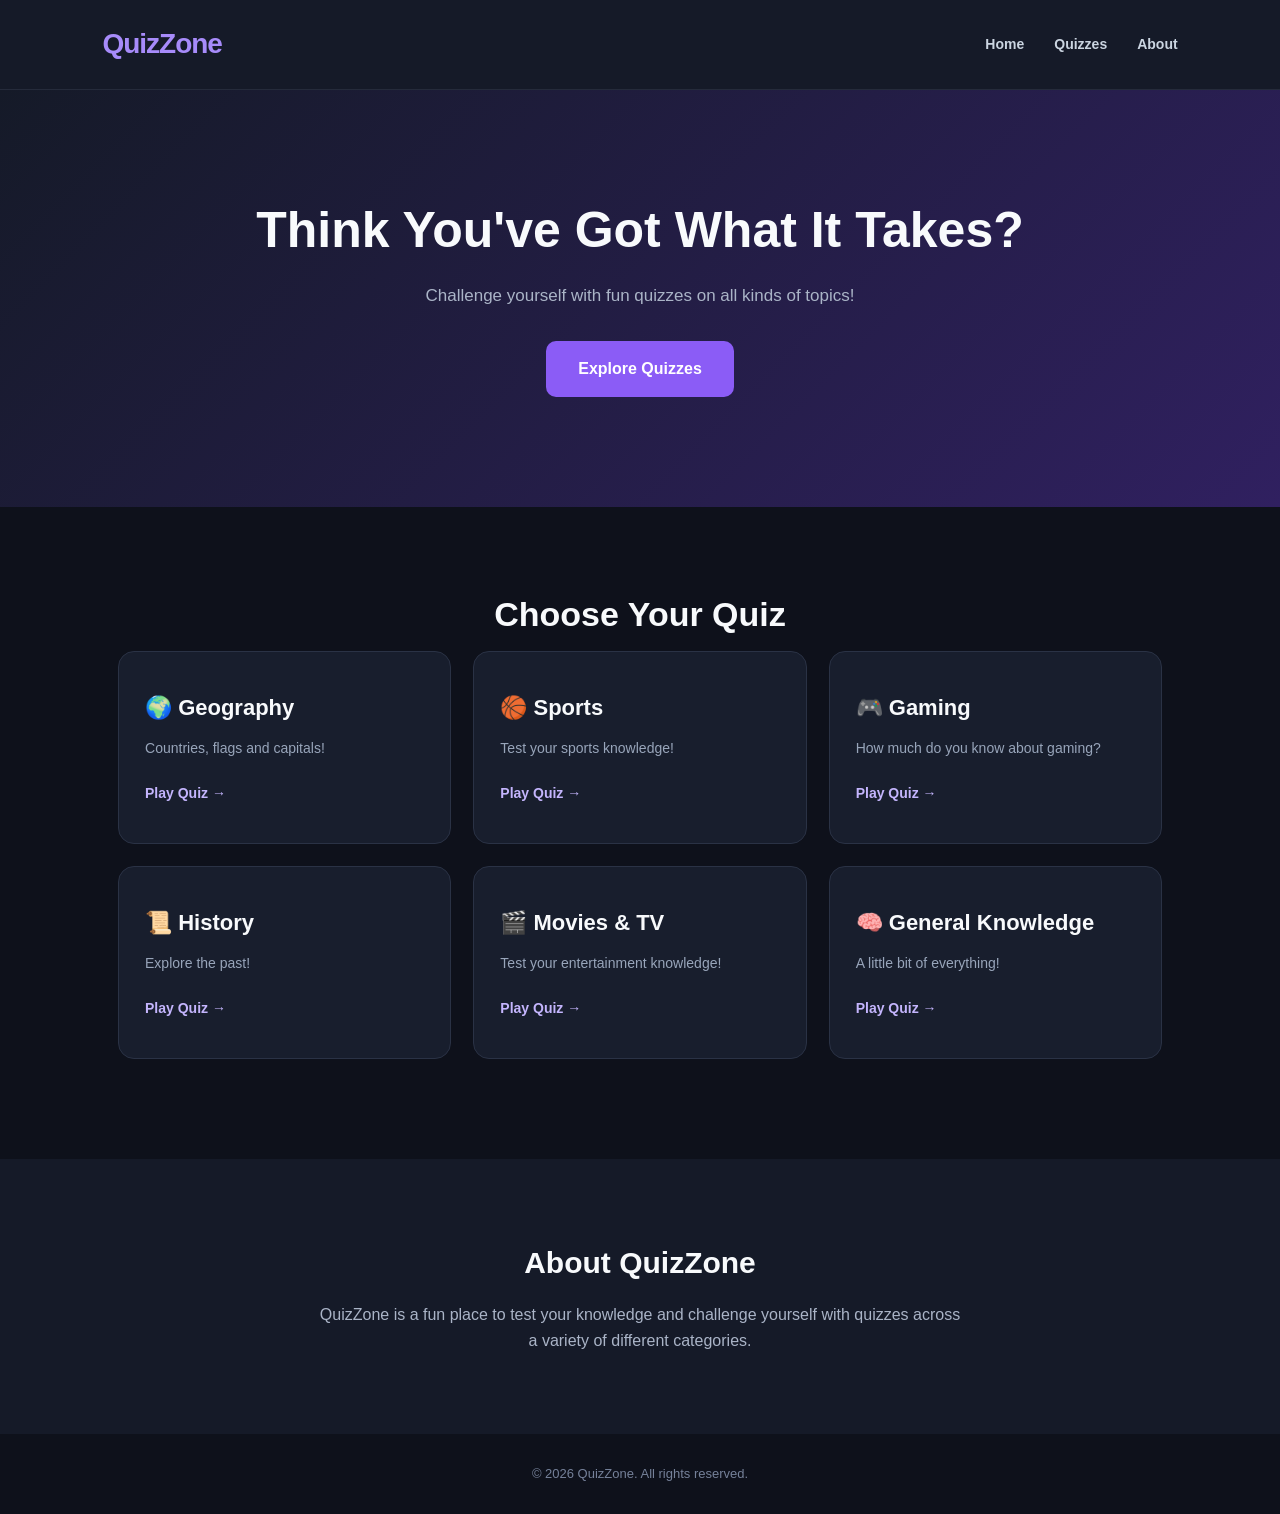
==== index.html @ 4c87296d "Update index.html" ====
<!DOCTYPE html>
<html lang="en">

<head>
    <meta charset="UTF-8">
    <meta name="viewport" content="width=device-width, initial-scale=1.0">
    <title>QuizZone | Test Your Knowledge</title>
    <link rel="stylesheet" href="style.css">

<!-- Google Analytics -->
<script async src="https://www.googletagmanager.com/gtag/js?id=G-J1V6V6NFZH"></script>
<script>
    window.dataLayer = window.dataLayer || [];
    function gtag(){dataLayer.push(arguments);}
    gtag('js', new Date());

    gtag('config', 'G-J1V6V6NFZH');
</script>


    
</head>

<body>

    <header>
        <h1>QuizZone</h1>

        <nav>
            <a href="index.html">Home</a>
            <a href="#categories">Quizzes</a>
            <a href="#about">About</a>
        </nav>
    </header>

    <main>

        <section class="hero">
            <h2>Think You've Got What It Takes?</h2>

            <p>
                Challenge yourself with fun quizzes
                on all kinds of topics!
            </p>

            <a href="#categories" class="button">
                Explore Quizzes
            </a>
        </section>

        <section id="categories">

            <h2>Choose Your Quiz</h2>

            <div class="quiz-container">

                <!-- GEOGRAPHY -->

                <a href="quiz.html" class="quiz-card">
                    <h3>🌍 Geography</h3>
                    <p>Countries, flags and capitals!</p>
                    <span class="play-link">Play Quiz →</span>
                </a>

                <!-- SPORTS -->

                <a href="sports.html" class="quiz-card">
                    <h3>🏀 Sports</h3>
                    <p>Test your sports knowledge!</p>
                    <span class="play-link">Play Quiz →</span>
                </a>

                <!-- GAMING -->

               
<a href="gaming.html" class="quiz-card">
    <h3>🎮 Gaming</h3>
    <p>How much do you know about gaming?</p>
    <span class="play-link">Play Quiz →</span>
</a>


                <!-- HISTORY -->

               
<a href="history.html" class="quiz-card">
    <h3>📜 History</h3>
    <p>Explore the past!</p>
    <span class="play-link">Play Quiz →</span>
</a>


                <!-- MOVIES AND TV -->

              
<a href="movies.html" class="quiz-card">
    <h3>🎬 Movies &amp; TV</h3>
    <p>Test your entertainment knowledge!</p>
    <span class="play-link">Play Quiz →</span>
</a>


                <!-- GENERAL KNOWLEDGE -->

                
<a href="general.html" class="quiz-card">
    <h3>🧠 General Knowledge</h3>
    <p>A little bit of everything!</p>
    <span class="play-link">Play Quiz →</span>
</a>


            </div>

        </section>

        <section id="about">

            <h2>About QuizZone</h2>

            <p>
                QuizZone is a fun place to test your knowledge
                and challenge yourself with quizzes across
                a variety of different categories.
            </p>

        </section>

    </main>

    <footer>
        <p>&copy; 2026 QuizZone. All rights reserved.</p>
    </footer>

</body>

</html>




<!-- QuizZone deployment update -->
---- style.css ----
/* GENERAL */

* {
    margin: 0;
    padding: 0;
    box-sizing: border-box;
}

html {
    scroll-behavior: smooth;
}

body {
    font-family: Arial, Helvetica, sans-serif;
    background-color: #0e111b;
    color: #f8fafc;
    line-height: 1.6;
}

a {
    text-decoration: none;
    color: inherit;
}

/* HEADER */

header {
    background-color: #151a28;
    padding: 22px 8%;
    display: flex;
    justify-content: space-between;
    align-items: center;
    border-bottom: 1px solid #252b3b;
}

header h1 {
    font-size: 28px;
    color: #a78bfa;
    letter-spacing: -1px;
}

nav {
    display: flex;
    gap: 30px;
}

nav a {
    color: #cbd5e1;
    font-size: 14px;
    font-weight: bold;
}

nav a:hover {
    color: #a78bfa;
}

/* HOMEPAGE HERO */

.hero {
    text-align: center;
    padding: 110px 20px;
    background: linear-gradient(135deg, #151a28, #302060);
}

.hero h2 {
    font-size: 50px;
    max-width: 850px;
    line-height: 1.2;
    margin: 0 auto 22px;
}

.hero p {
    font-size: 17px;
    color: #aab4c7;
    max-width: 580px;
    margin: 0 auto 32px;
}

.button {
    display: inline-block;
    background-color: #8b5cf6;
    color: white;
    padding: 15px 32px;
    border-radius: 10px;
    font-weight: bold;
}

.button:hover {
    background-color: #7c3aed;
}

/* HOMEPAGE CATEGORIES */

#categories {
    padding: 80px 8% 100px;
    max-width: 1350px;
    margin: auto;
    text-align: center;
}

#categories h2 {
    font-size: 34px;
    margin-bottom: 10px;
}

.section-description {
    color: #aab4c7;
    margin-bottom: 40px;
}

.quiz-container {
    display: flex;
    flex-wrap: wrap;
    justify-content: center;
    gap: 22px;
}

.quiz-card {
    background-color: #181e2d;
    padding: 38px 26px;
    border: 1px solid #2a3245;
    border-radius: 16px;
    text-align: left;
    width: 31%;
    transition: transform 0.25s;
}

a.quiz-card:hover {
    transform: translateY(-5px);
    border-color: #8b5cf6;
}

.quiz-card h3 {
    font-size: 22px;
    margin-bottom: 12px;
}

.quiz-card p {
    color: #98a5ba;
    font-size: 14px;
    margin-bottom: 20px;
}

.play-link {
    color: #c4b5fd;
    font-weight: bold;
    font-size: 14px;
}

.coming-soon {
    color: #94a3b8;
    font-size: 13px;
    background-color: #283145;
    padding: 7px 12px;
    border-radius: 20px;
}

/* ABOUT */

#about {
    background-color: #151a28;
    padding: 80px 20px;
    text-align: center;
}

#about h2 {
    font-size: 30px;
    margin-bottom: 15px;
}

#about p {
    color: #aab4c7;
    max-width: 650px;
    margin: auto;
}

/* FOOTER */

footer {
    text-align: center;
    padding: 30px;
    color: #758199;
    font-size: 13px;
}

/* QUIZ PAGE */

.quiz-page {
    max-width: 850px;
    margin: 65px auto;
    padding: 25px;
    text-align: center;
}

.quiz-page > h2 {
    font-size: 36px;
    margin-bottom: 10px;
}

.quiz-page > p {
    color: #aab4c7;
}

#difficulty-screen,
#quiz-box,
#results {
    background-color: #181e2d;
    border: 1px solid #2a3245;
    padding: 40px;
    border-radius: 18px;
    margin-top: 35px;
}

/* DIFFICULTY SELECTION */

#difficulty-screen h3 {
    font-size: 27px;
    margin-bottom: 10px;
}

#difficulty-screen > p {
    color: #aab4c7;
}

.difficulty-buttons {
    display: flex;
    justify-content: center;
    flex-wrap: wrap;
    gap: 15px;
    margin-top: 30px;
}

.difficulty-btn {
    display: flex;
    flex-direction: column;
    align-items: center;
    justify-content: center;
    width: 190px;
    min-height: 210px;
    padding: 25px 15px;
    background-color: #1b2435;
    border: 2px solid #364158;
    border-radius: 16px;
    color: white;
    cursor: pointer;
    transition: transform 0.2s;
}

.difficulty-btn:hover {
    transform: translateY(-5px);
    background-color: #29354b;
}

.difficulty-icon {
    font-size: 38px;
    margin-bottom: 12px;
}

.difficulty-name {
    font-size: 22px;
    font-weight: bold;
    margin-bottom: 8px;
}

.difficulty-description {
    font-size: 12px;
    color: #aab4c7;
    margin-bottom: 18px;
}

.difficulty-info {
    font-size: 12px;
    background-color: #303b55;
    padding: 6px 12px;
    border-radius: 20px;
}

.easy-btn {
    border-color: #22c55e;
}

.medium-btn {
    border-color: #f59e0b;
}

.hard-btn {
    border-color: #ef4444;
}

/* QUESTION DISPLAY */

#question-counter {
    color: #a78bfa;
    font-size: 14px;
    font-weight: bold;
    margin-bottom: 15px;
}

.progress-track {
    width: 100%;
    height: 9px;
    background-color: #303b55;
    border-radius: 20px;
    overflow: hidden;
    margin-bottom: 30px;
}

#progress-bar {
    width: 0%;
    height: 100%;
    background-color: #8b5cf6;
    border-radius: 20px;
    transition: width 0.3s;
}

#question {
    font-size: 24px;
    margin-bottom: 30px;
}

#answer-buttons {
    display: flex;
    flex-direction: column;
    gap: 14px;
}

.answer-button {
    background-color: #242d40;
    border: 1px solid #364158;
    color: white;
    padding: 17px 20px;
    border-radius: 10px;
    font-size: 16px;
    cursor: pointer;
    text-align: left;
    width: 100%;
}

.answer-button:hover:not(:disabled) {
    background-color: #303c54;
}

.answer-button.correct {
    background-color: #14532d;
    border-color: #22c55e;
}

.answer-button.incorrect {
    background-color: #7f1d1d;
    border-color: #ef4444;
}

#feedback {
    margin-top: 20px;
    font-weight: bold;
}

#next-button,
#restart-button {
    background-color: #8b5cf6;
    color: white;
    border: none;
    padding: 14px 30px;
    border-radius: 10px;
    font-size: 15px;
    font-weight: bold;
    cursor: pointer;
    margin-top: 25px;
}

#next-button:hover,
#restart-button:hover {
    background-color: #7c3aed;
}

/* RESULTS */

.result-icon {
    font-size: 55px;
    margin-bottom: 15px;
}

#final-score {
    font-size: 24px;
    font-weight: bold;
    color: #c4b5fd;
    margin: 20px 0 10px;
}

#result-message {
    color: #aab4c7;
}

.back-home {
    margin-top: 25px;
}

.back-home a {
    color: #a78bfa;
}

/* TABLET */

@media screen and (max-width: 900px) {

    .quiz-card {
        width: 47%;
    }

    .hero h2 {
        font-size: 40px;
    }

}

/* MOBILE */

@media screen and (max-width: 600px) {

    header {
        flex-direction: column;
        gap: 15px;
        padding: 22px;
    }

    nav {
        gap: 22px;
    }

    .hero {
        padding: 80px 20px;
    }

    .hero h2 {
        font-size: 32px;
    }

    .quiz-card {
        width: 100%;
    }

    #categories {
        padding: 65px 20px;
    }

    #difficulty-screen,
    #quiz-box,
    #results {
        padding: 25px 18px;
    }

    .difficulty-buttons {
        flex-direction: column;
        align-items: center;
    }

    .difficulty-btn {
        width: 100%;
        min-height: 170px;
    }

    .quiz-page {
        margin: 35px auto;
    }

}




/* QUIZ CARD HOVER ANIMATIONS */

.quiz-card {
    transition: transform 0.3s ease, box-shadow 0.3s ease;
    cursor: pointer;
}

.quiz-card:hover {
    transform: translateY(-8px);
    box-shadow: 0 12px 25px rgba(138, 43, 226, 0.3);
}

.quiz-card h3 {
    transition: color 0.3s ease;
}

.quiz-card:hover h3 {
    color: #b388ff;
}
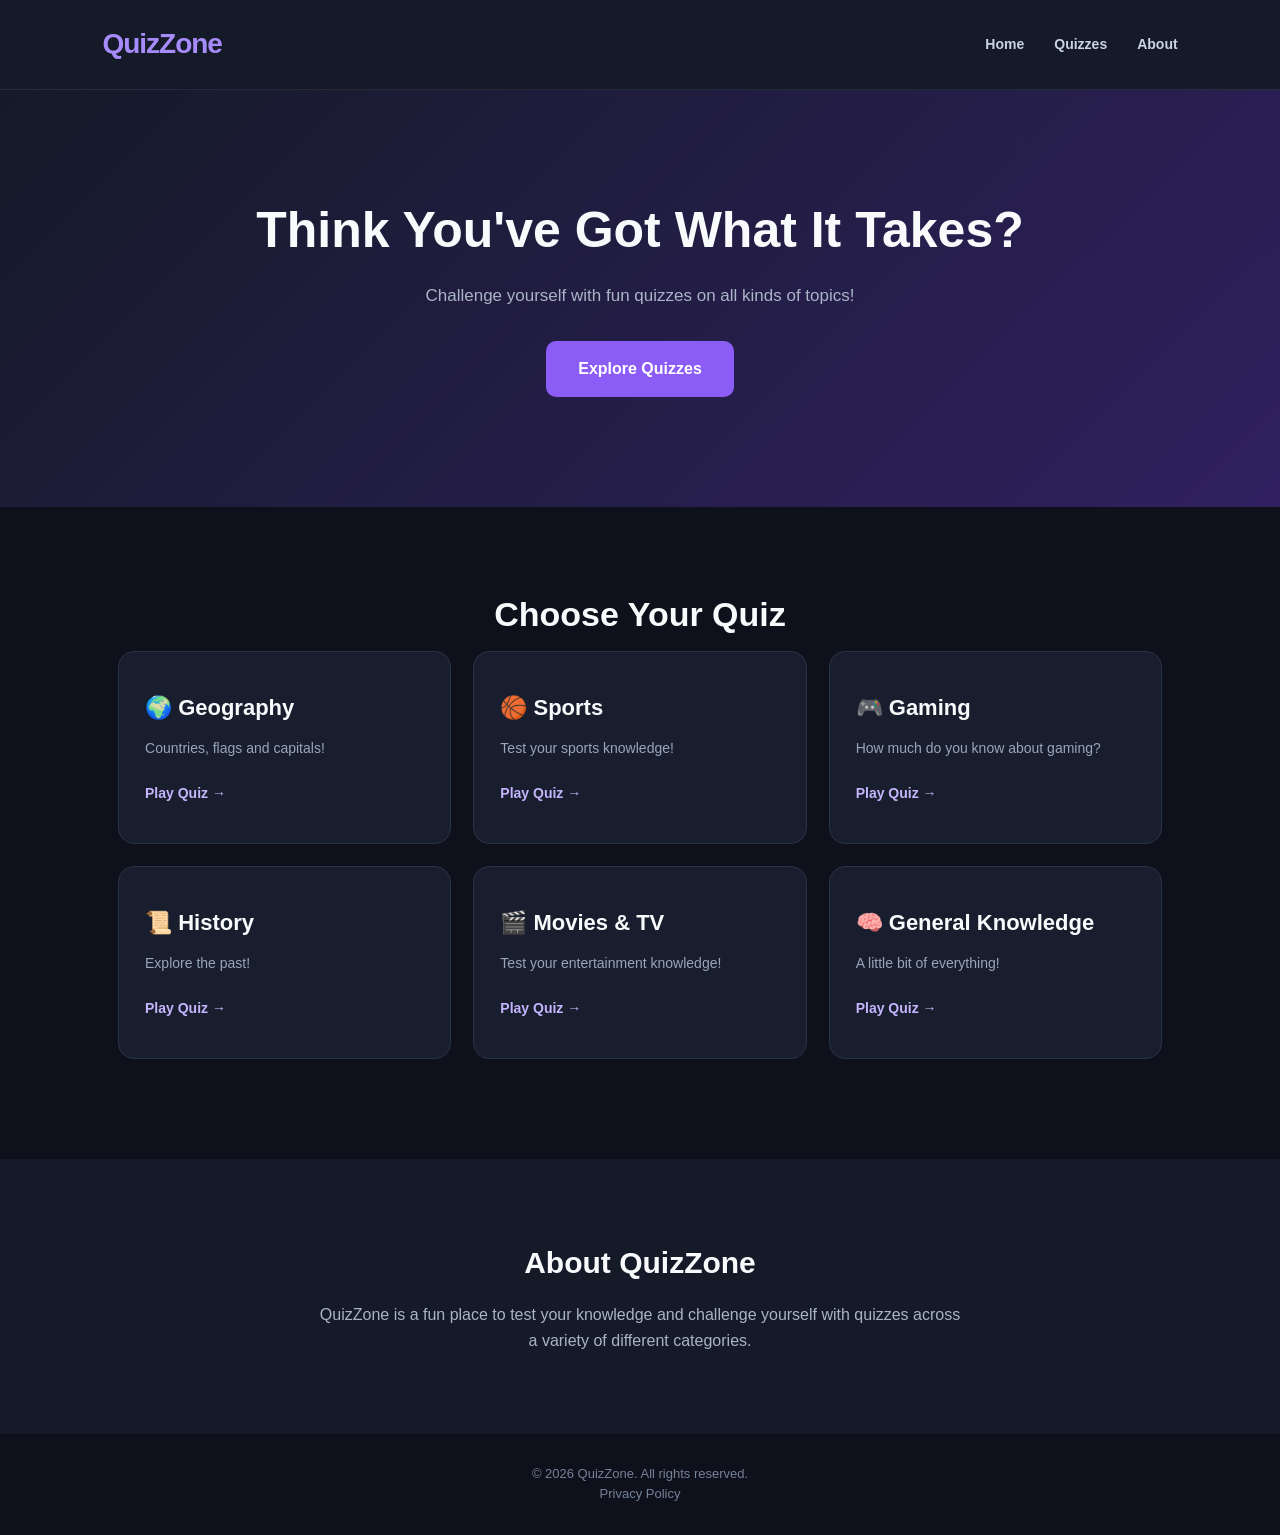
==== commit 64081e8a: "Update index.html" ====
--- a/index.html
+++ b/index.html
@@ -129,9 +129,14 @@
 
     </main>
 
-    <footer>
-        <p>&copy; 2026 QuizZone. All rights reserved.</p>
-    </footer>
+
+<footer>
+    <p>&copy; 2026 QuizZone. All rights reserved.</p>
+    <p>
+        <a href="privacy.html">Privacy Policy</a>
+    </p>
+</footer>
+
 
 </body>
 
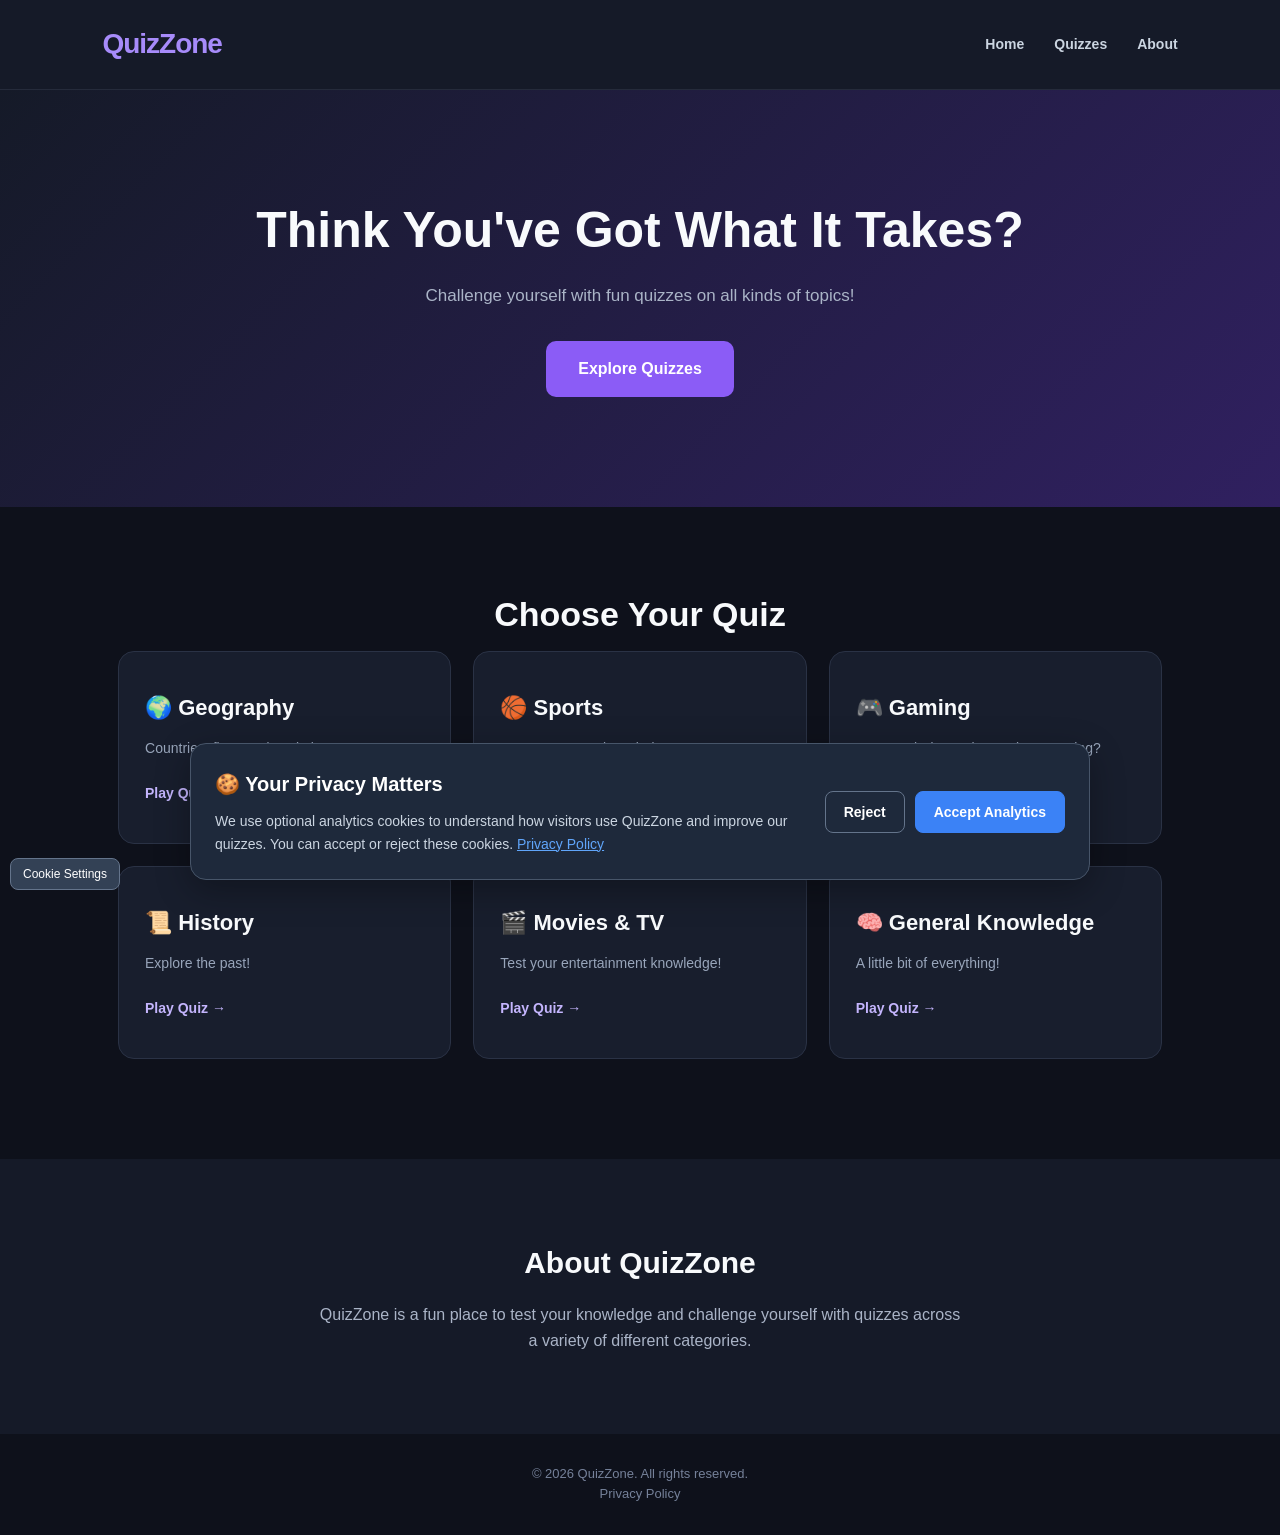
==== commit 911dcd12: "Add files via upload" ====
--- a/index.html
+++ b/index.html
@@ -2,25 +2,26 @@
 <!DOCTYPE html>
 <html lang="en">
 
+
 <head>
     <meta charset="UTF-8">
     <meta name="viewport" content="width=device-width, initial-scale=1.0">
-    <title>QuizZone | Test Your Knowledge</title>
+
+    <title>Free Online Trivia Quizzes | QuizZone</title>
+	<meta name="description" content="Play free online trivia quizzes on QuizZone! Test your knowledge with 180 questions across geography, sports, gaming, history, movies and general knowledge.">
+
+    <meta name="description" content="Play free online trivia quizzes on QuizZone! Test your knowledge with 180 questions across geography, sports, gaming, history, movies and general knowledge.">
+
     <link rel="stylesheet" href="style.css">
-
-<!-- Google Analytics -->
-<script async src="https://www.googletagmanager.com/gtag/js?id=G-J1V6V6NFZH"></script>
-<script>
-    window.dataLayer = window.dataLayer || [];
-    function gtag(){dataLayer.push(arguments);}
-    gtag('js', new Date());
-
-    gtag('config', 'G-J1V6V6NFZH');
-</script>
+	
+	
 
 
-    
+	
+	
+	
 </head>
+
 
 <body>
 
@@ -129,7 +130,7 @@
 
     </main>
 
-
+   
 <footer>
     <p>&copy; 2026 QuizZone. All rights reserved.</p>
     <p>
@@ -138,12 +139,42 @@
 </footer>
 
 
+<!-- Cookie Consent Banner -->
+<div id="cookie-banner" class="cookie-banner"
+     role="region" aria-label="Cookie preferences">
+
+    <div class="cookie-content">
+        <div class="cookie-text">
+            <h3>🍪 Your Privacy Matters</h3>
+            <p>
+                We use optional analytics cookies to understand
+                how visitors use QuizZone and improve our quizzes.
+                You can accept or reject these cookies.
+                <a href="privacy.html">Privacy Policy</a>
+            </p>
+        </div>
+
+        <div class="cookie-buttons">
+            <button id="reject-cookies" type="button">
+                Reject
+            </button>
+
+            <button id="accept-cookies" type="button">
+                Accept Analytics
+            </button>
+        </div>
+    </div>
+</div>
+
+<!-- Cookie Settings -->
+<button id="cookie-settings" type="button">
+    Cookie Settings
+</button>
+
+<!-- Consent-controlled Analytics -->
+<script src="analytics.js"></script>
+
+
 </body>
 
 </html>
-
-
-
-
-<!-- QuizZone deployment update -->
-
--- a/style.css
+++ b/style.css
@@ -492,3 +492,112 @@
 
 
 
+
+/* QuizZone Cookie Banner */
+
+.cookie-banner {
+    position: fixed;
+    bottom: 20px;
+    left: 50%;
+    transform: translateX(-50%);
+    width: calc(100% - 40px);
+    max-width: 900px;
+    background: #1e293b;
+    color: white;
+    border: 1px solid #475569;
+    border-radius: 16px;
+    padding: 24px;
+    box-shadow: 0 10px 35px rgba(0, 0, 0, 0.3);
+    z-index: 9999;
+    box-sizing: border-box;
+}
+
+.cookie-content {
+    display: flex;
+    align-items: center;
+    justify-content: space-between;
+    gap: 25px;
+}
+
+.cookie-text h3 {
+    margin: 0 0 10px;
+    color: white;
+    font-size: 20px;
+}
+
+.cookie-text p {
+    margin: 0;
+    font-size: 14px;
+    line-height: 1.6;
+    color: #cbd5e1;
+}
+
+.cookie-text a {
+    color: #60a5fa;
+    text-decoration: underline;
+}
+
+.cookie-buttons {
+    display: flex;
+    gap: 10px;
+    flex-shrink: 0;
+}
+
+.cookie-buttons button {
+    padding: 12px 18px;
+    border-radius: 8px;
+    font-size: 14px;
+    font-weight: bold;
+    cursor: pointer;
+}
+
+#reject-cookies {
+    background: transparent;
+    color: white;
+    border: 1px solid #64748b;
+}
+
+#reject-cookies:hover {
+    background: #334155;
+}
+
+#accept-cookies {
+    background: #3b82f6;
+    color: white;
+    border: 1px solid #3b82f6;
+}
+
+#accept-cookies:hover {
+    background: #2563eb;
+}
+
+#cookie-settings {
+    position: fixed;
+    bottom: 10px;
+    left: 10px;
+    padding: 8px 12px;
+    background: #334155;
+    color: white;
+    border: 1px solid #64748b;
+    border-radius: 8px;
+    cursor: pointer;
+    z-index: 9998;
+    font-size: 12px;
+}
+
+@media (max-width: 650px) {
+    .cookie-content {
+        flex-direction: column;
+        align-items: stretch;
+    }
+
+    .cookie-buttons {
+        flex-direction: column;
+    }
+
+    .cookie-buttons button {
+        width: 100%;
+    }
+}
+
+
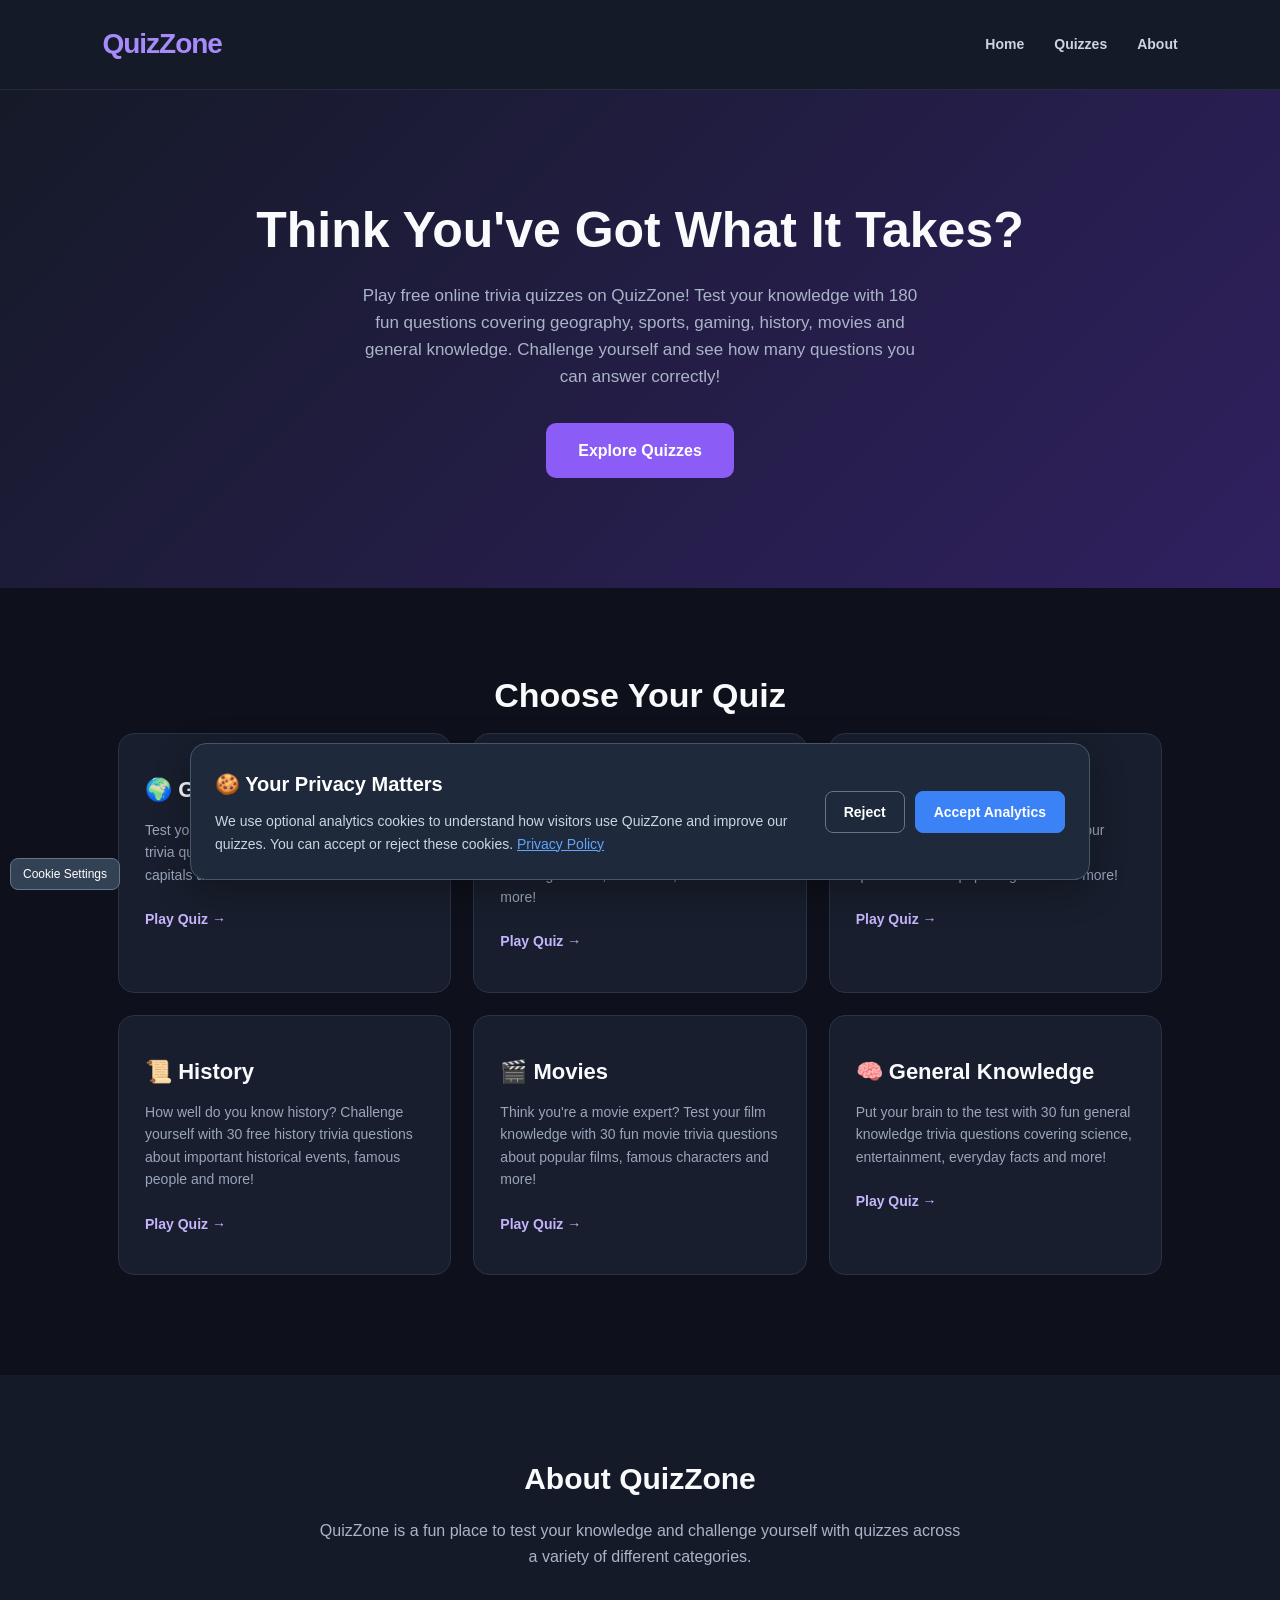
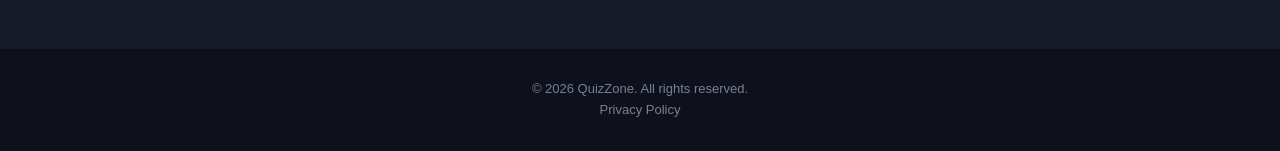
==== commit 6a4761a7: "Add files via upload" ====
--- a/index.html
+++ b/index.html
@@ -7,10 +7,11 @@
     <meta charset="UTF-8">
     <meta name="viewport" content="width=device-width, initial-scale=1.0">
 
-    <title>Free Online Trivia Quizzes | QuizZone</title>
-	<meta name="description" content="Play free online trivia quizzes on QuizZone! Test your knowledge with 180 questions across geography, sports, gaming, history, movies and general knowledge.">
-
-    <meta name="description" content="Play free online trivia quizzes on QuizZone! Test your knowledge with 180 questions across geography, sports, gaming, history, movies and general knowledge.">
+  
+<title>Free Online Trivia Quizzes | QuizZone</title>
+
+<meta name="description" content="Play free online trivia quizzes on QuizZone! Test your knowledge with 180 questions across geography, sports, gaming, history, movies and general knowledge.">
+
 
     <link rel="stylesheet" href="style.css">
 	
@@ -37,18 +38,24 @@
 
     <main>
 
-        <section class="hero">
-            <h2>Think You've Got What It Takes?</h2>
-
-            <p>
-                Challenge yourself with fun quizzes
-                on all kinds of topics!
-            </p>
-
-            <a href="#categories" class="button">
-                Explore Quizzes
-            </a>
-        </section>
+     
+<section class="hero">
+    <h2>Think You've Got What It Takes?</h2>
+
+    <p>
+        Play free online trivia quizzes on QuizZone!
+        Test your knowledge with 180 fun questions
+        covering geography, sports, gaming, history,
+        movies and general knowledge.
+        Challenge yourself and see how many
+        questions you can answer correctly!
+    </p>
+
+    <a href="#categories" class="button">
+        Explore Quizzes
+    </a>
+</section>
+
 
         <section id="categories">
 
@@ -56,60 +63,95 @@
 
             <div class="quiz-container">
 
-                <!-- GEOGRAPHY -->
-
-                <a href="quiz.html" class="quiz-card">
-                    <h3>🌍 Geography</h3>
-                    <p>Countries, flags and capitals!</p>
-                    <span class="play-link">Play Quiz →</span>
-                </a>
-
-                <!-- SPORTS -->
-
-                <a href="sports.html" class="quiz-card">
-                    <h3>🏀 Sports</h3>
-                    <p>Test your sports knowledge!</p>
-                    <span class="play-link">Play Quiz →</span>
-                </a>
-
-                <!-- GAMING -->
-
                
+<!-- GEOGRAPHY -->
+
+<a href="quiz.html" class="quiz-card">
+    <h3>🌍 Geography</h3>
+    <p>
+        Test your geography knowledge with 30 fun
+        trivia questions about countries, flags,
+        capitals and famous landmarks!
+    </p>
+    <span class="play-link">Play Quiz →</span>
+</a>
+
+
+               
+<!-- SPORTS -->
+
+<a href="sports.html" class="quiz-card">
+    <h3>🏆 Sports</h3>
+    <p>
+        Think you're a sports expert? Challenge
+        yourself with 30 fun sports trivia questions
+        covering football, basketball, tennis and more!
+    </p>
+    <span class="play-link">Play Quiz →</span>
+</a>
+
+
+
+<!-- GAMING -->
+
 <a href="gaming.html" class="quiz-card">
     <h3>🎮 Gaming</h3>
-    <p>How much do you know about gaming?</p>
-    <span class="play-link">Play Quiz →</span>
-</a>
-
-
-                <!-- HISTORY -->
-
-               
+    <p>
+        Think you know video games? Test your
+        gaming knowledge with 30 fun trivia
+        questions about popular games and more!
+    </p>
+    <span class="play-link">Play Quiz →</span>
+</a>
+
+
+
+  
+<!-- HISTORY -->
+
 <a href="history.html" class="quiz-card">
     <h3>📜 History</h3>
-    <p>Explore the past!</p>
-    <span class="play-link">Play Quiz →</span>
-</a>
-
-
-                <!-- MOVIES AND TV -->
-
-              
+    <p>
+        How well do you know history? Challenge
+        yourself with 30 free history trivia
+        questions about important historical
+        events, famous people and more!
+    </p>
+    <span class="play-link">Play Quiz →</span>
+</a>
+
+
+
+
+<!-- MOVIES -->
+
 <a href="movies.html" class="quiz-card">
-    <h3>🎬 Movies &amp; TV</h3>
-    <p>Test your entertainment knowledge!</p>
-    <span class="play-link">Play Quiz →</span>
-</a>
-
-
-                <!-- GENERAL KNOWLEDGE -->
-
-                
+    <h3>🎬 Movies</h3>
+    <p>
+        Think you're a movie expert? Test your
+        film knowledge with 30 fun movie trivia
+        questions about popular films,
+        famous characters and more!
+    </p>
+    <span class="play-link">Play Quiz →</span>
+</a>
+
+
+
+ 
+<!-- GENERAL KNOWLEDGE -->
+
 <a href="general.html" class="quiz-card">
     <h3>🧠 General Knowledge</h3>
-    <p>A little bit of everything!</p>
-    <span class="play-link">Play Quiz →</span>
-</a>
+    <p>
+        Put your brain to the test with 30 fun
+        general knowledge trivia questions
+        covering science, entertainment,
+        everyday facts and more!
+    </p>
+    <span class="play-link">Play Quiz →</span>
+</a>
+
 
 
             </div>
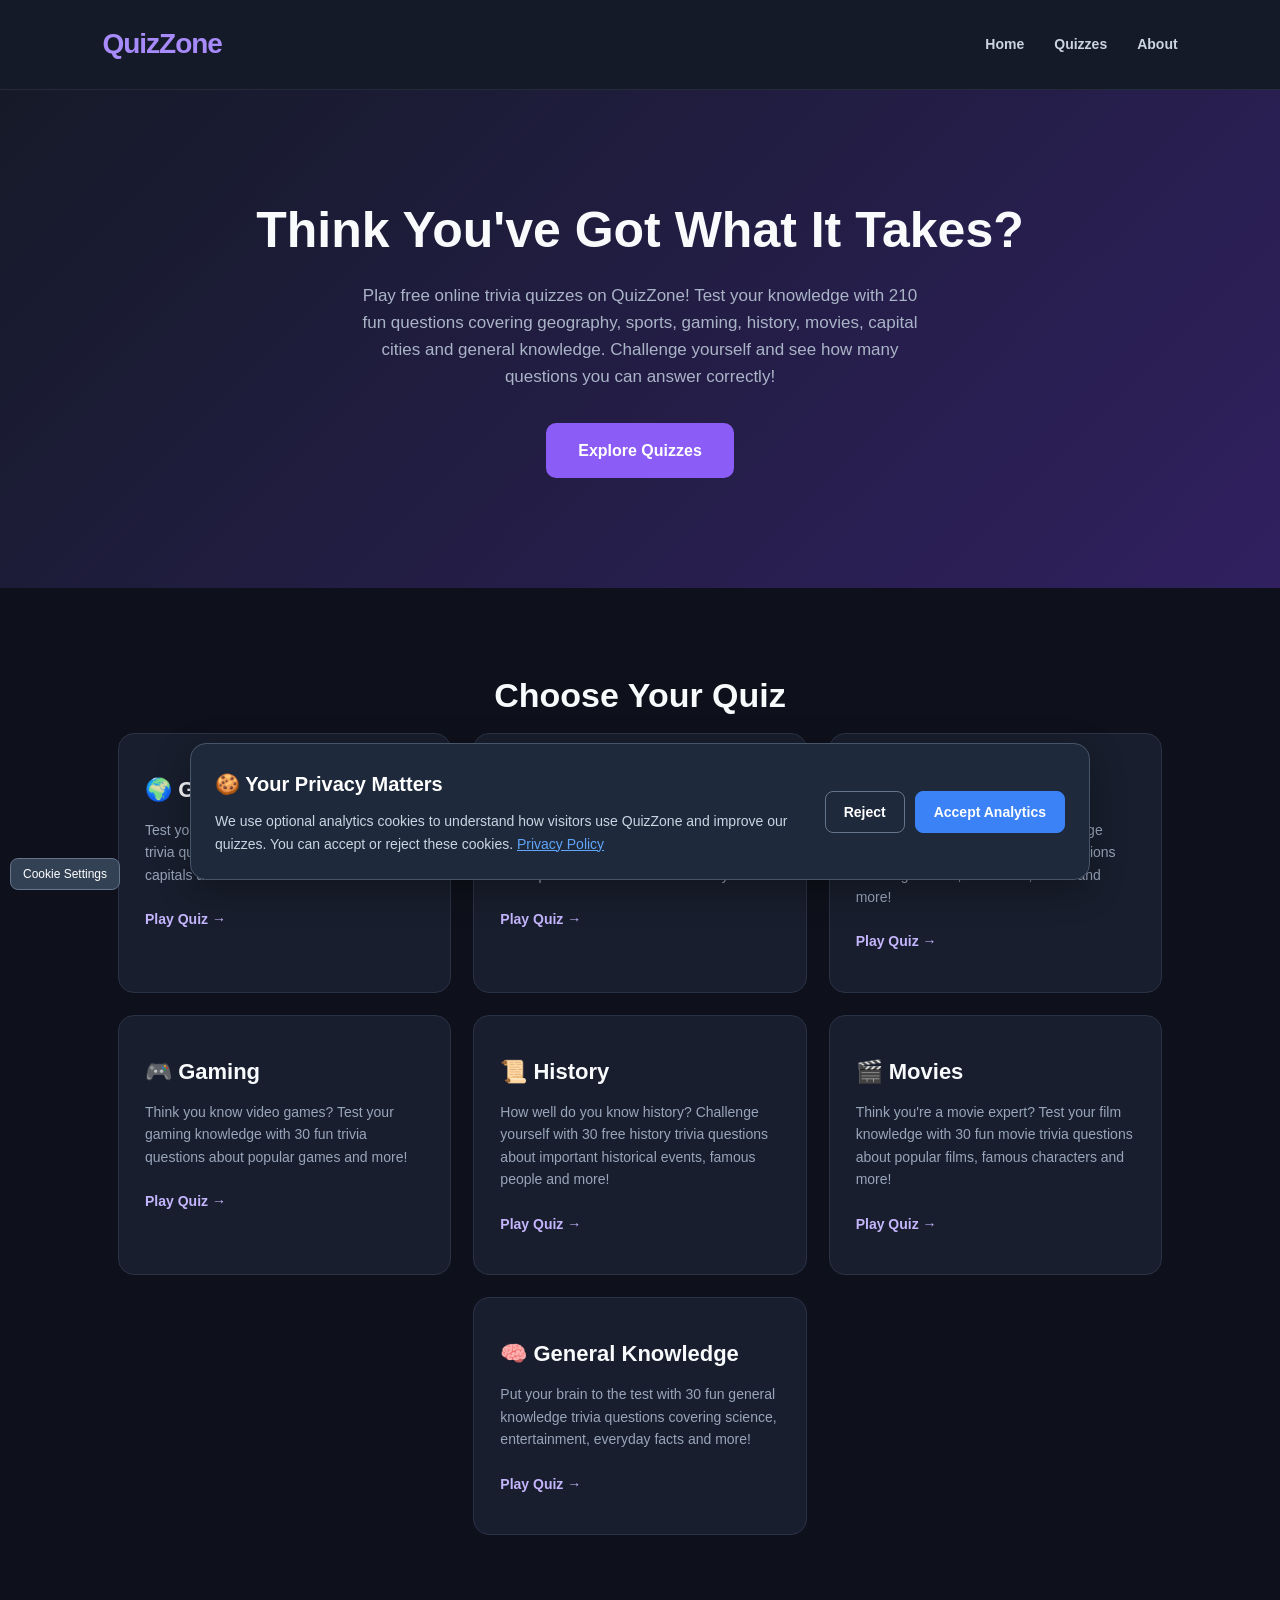
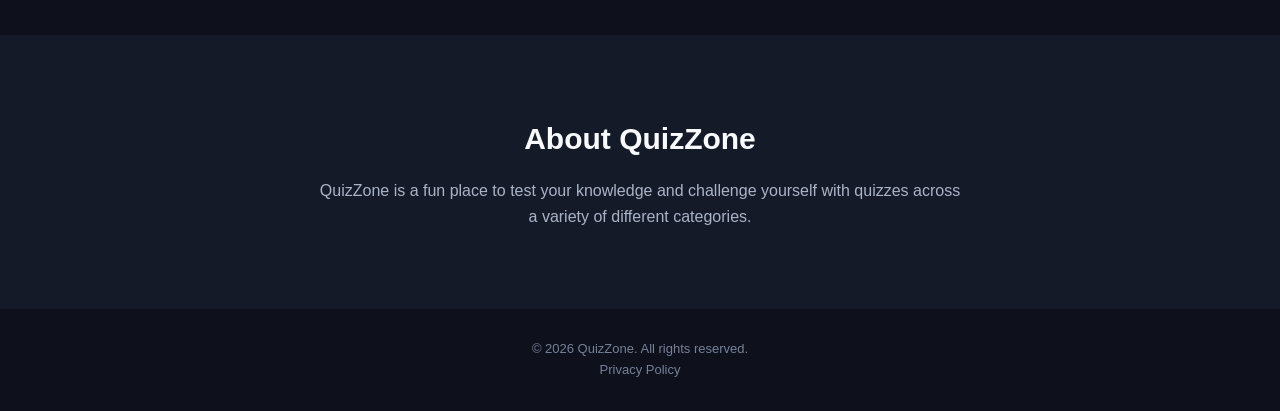
==== commit 3d5daa3d: "Add files via upload" ====
--- a/index.html
+++ b/index.html
@@ -10,7 +10,7 @@
   
 <title>Free Online Trivia Quizzes | QuizZone</title>
 
-<meta name="description" content="Play free online trivia quizzes on QuizZone! Test your knowledge with 180 questions across geography, sports, gaming, history, movies and general knowledge.">
+<meta name="description" content="Play free online trivia quizzes on QuizZone! Test your knowledge with 210 questions across geography, sports, gaming, history, movies and general knowledge.">
 
 
     <link rel="stylesheet" href="style.css">
@@ -44,9 +44,9 @@
 
     <p>
         Play free online trivia quizzes on QuizZone!
-        Test your knowledge with 180 fun questions
+        Test your knowledge with 210 fun questions
         covering geography, sports, gaming, history,
-        movies and general knowledge.
+        movies, capital cities and general knowledge.
         Challenge yourself and see how many
         questions you can answer correctly!
     </p>
@@ -72,6 +72,19 @@
         Test your geography knowledge with 30 fun
         trivia questions about countries, flags,
         capitals and famous landmarks!
+    </p>
+    <span class="play-link">Play Quiz →</span>
+</a>
+
+<!-- WORLD CAPITALS -->
+
+<a href="capitals.html" class="quiz-card">
+    <h3>🌎 World Capitals</h3>
+    <p>
+        How many capital cities can you name?
+        Test your knowledge with 30 fun world
+        capitals trivia questions across
+        three difficulty levels!
     </p>
     <span class="play-link">Play Quiz →</span>
 </a>
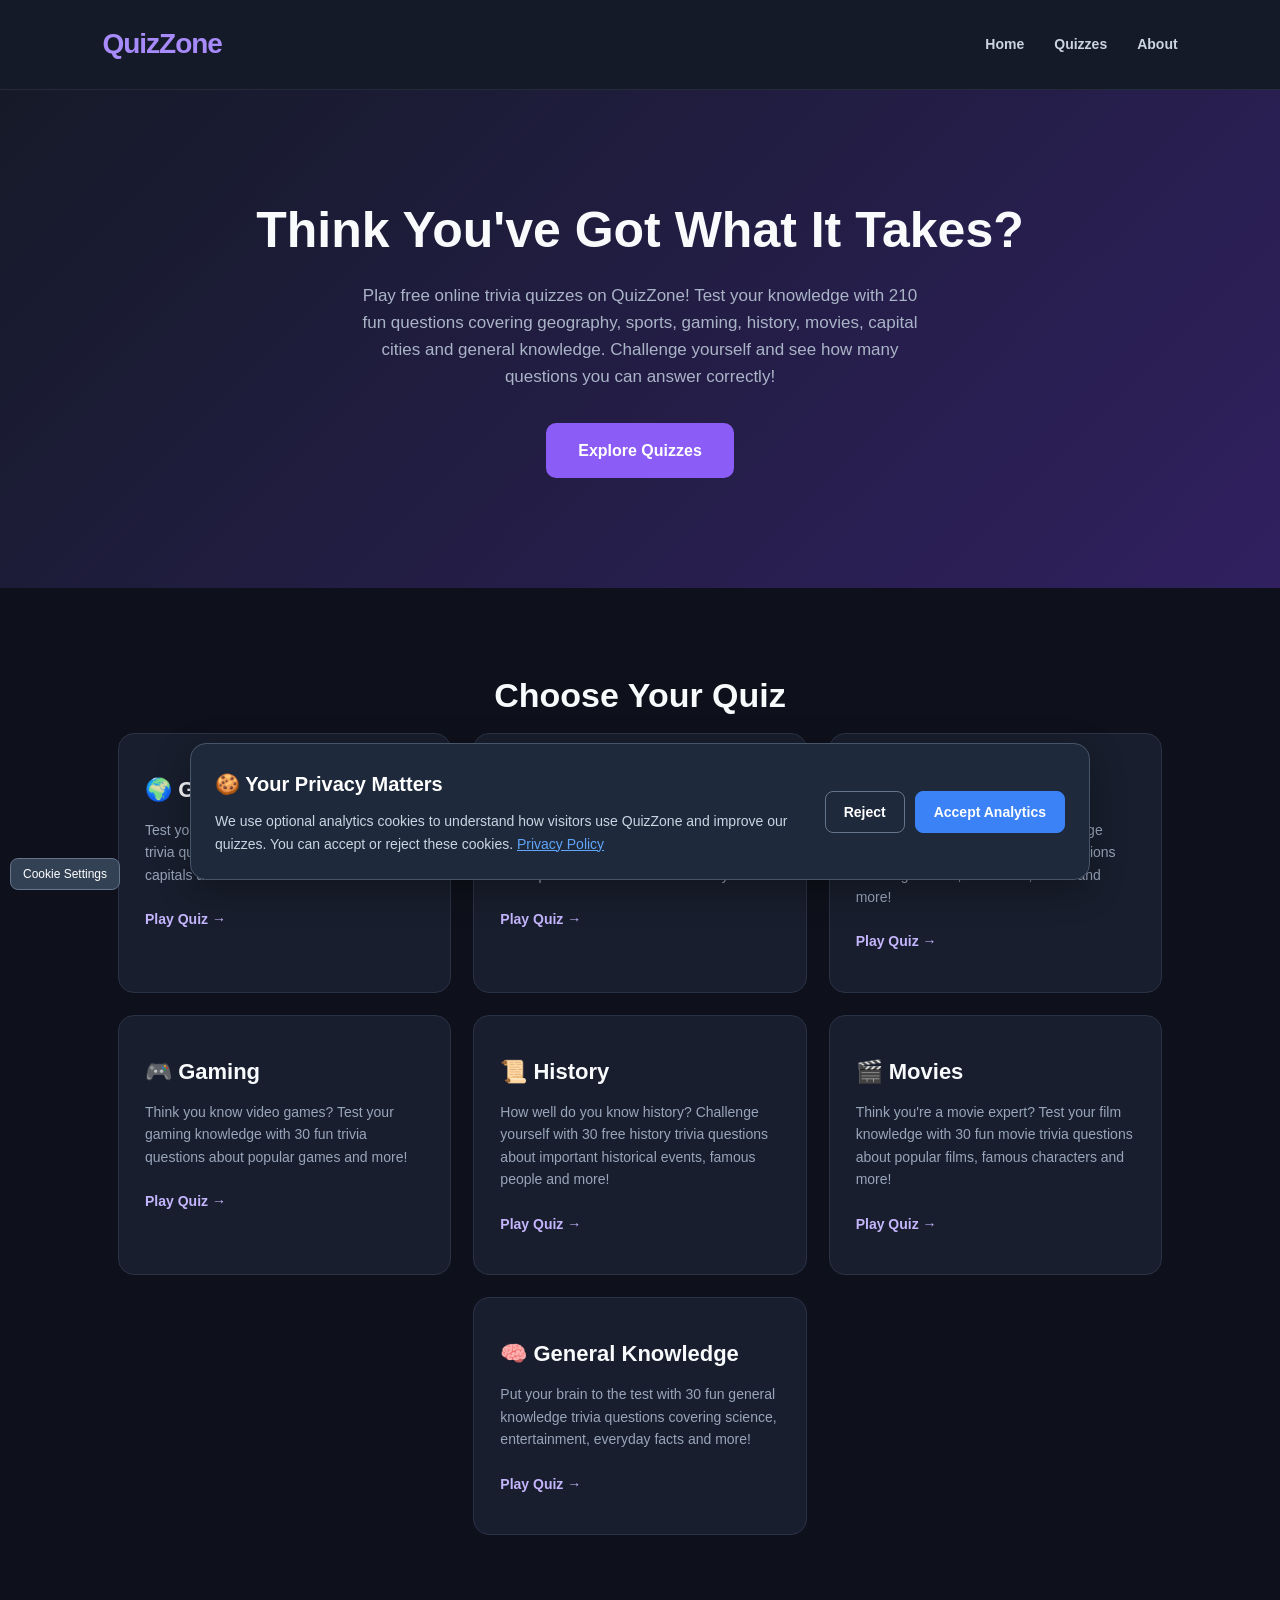
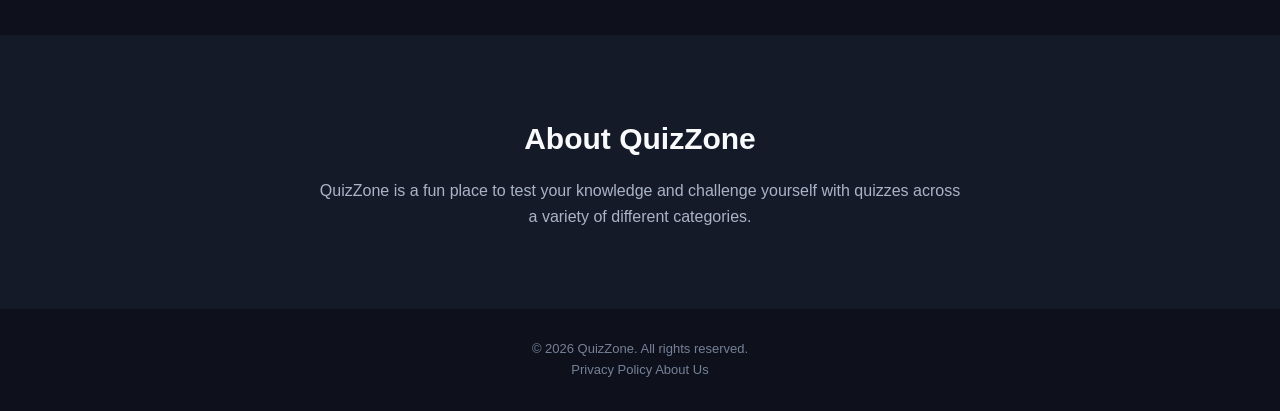
==== commit 79821a1a: "Add files via upload" ====
--- a/index.html
+++ b/index.html
@@ -190,6 +190,9 @@
     <p>&copy; 2026 QuizZone. All rights reserved.</p>
     <p>
         <a href="privacy.html">Privacy Policy</a>
+		
+<a href="about.html">About Us</a>
+
     </p>
 </footer>
 
